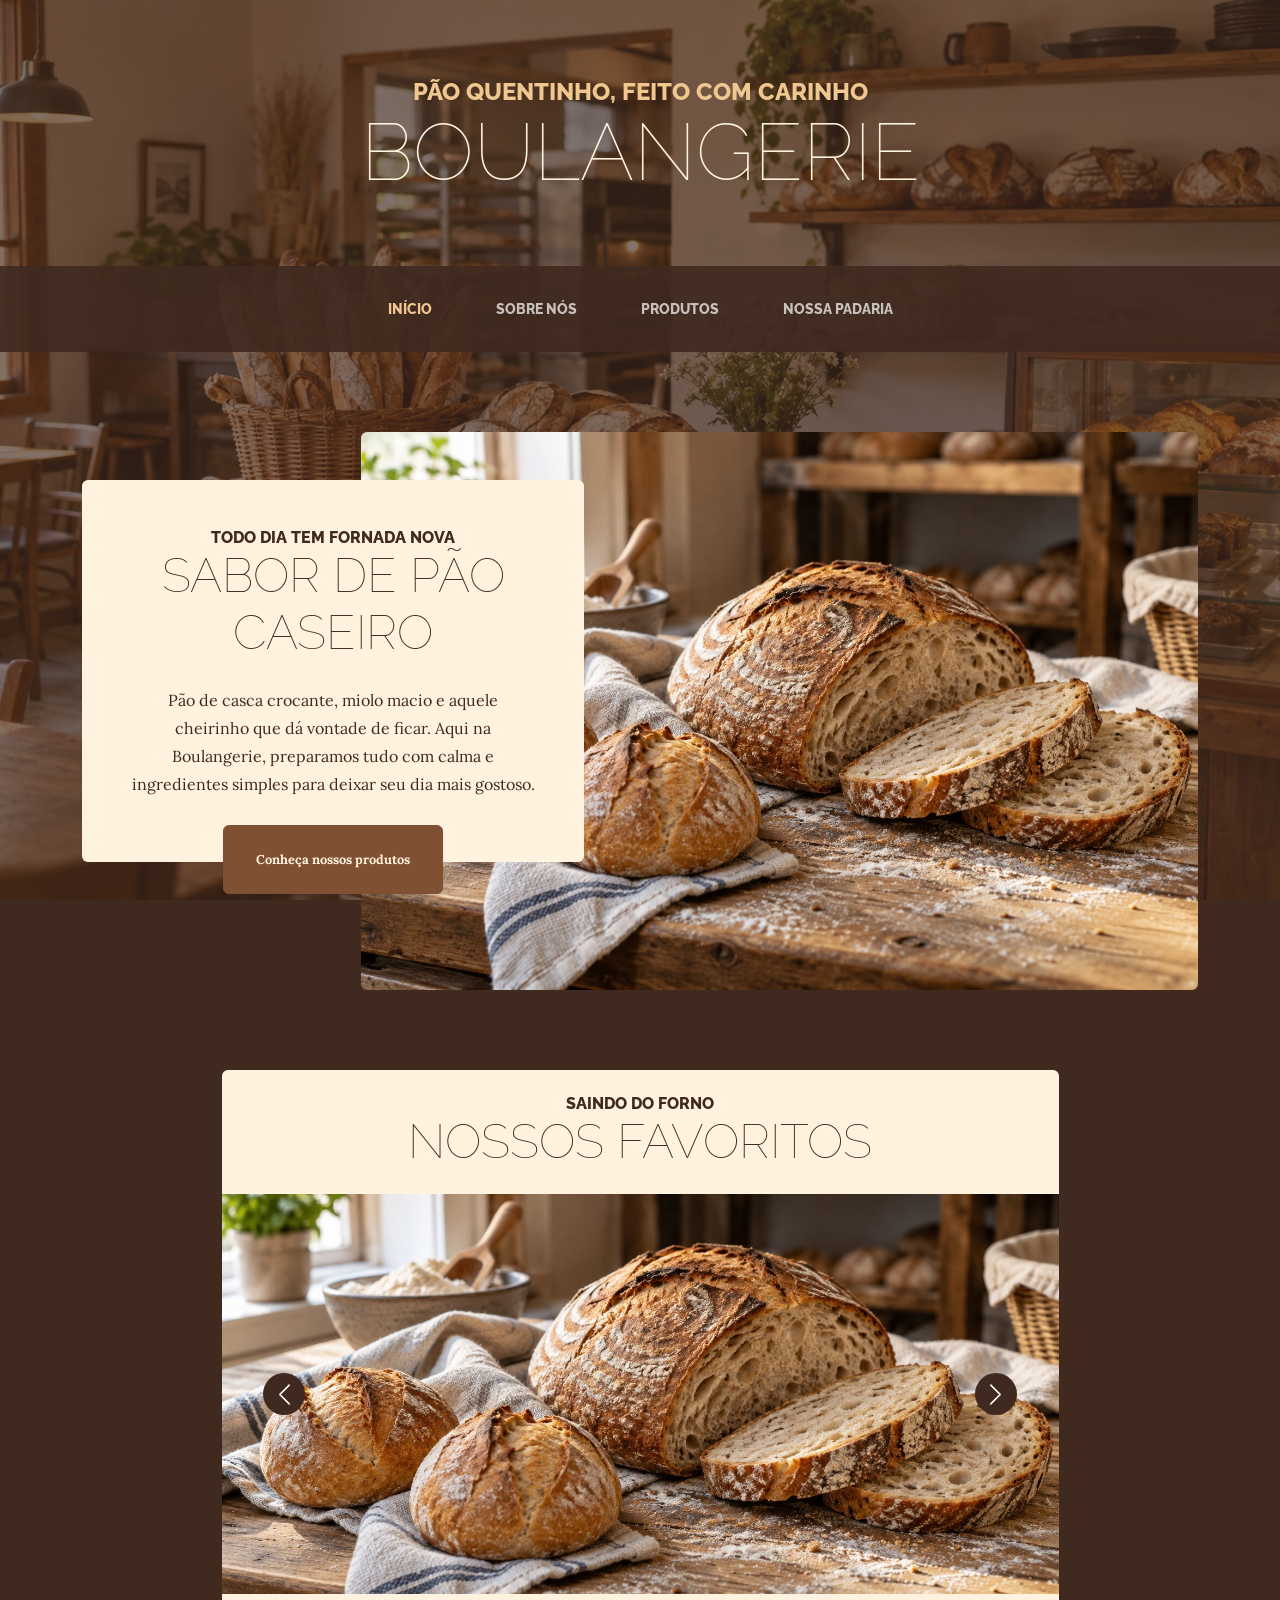
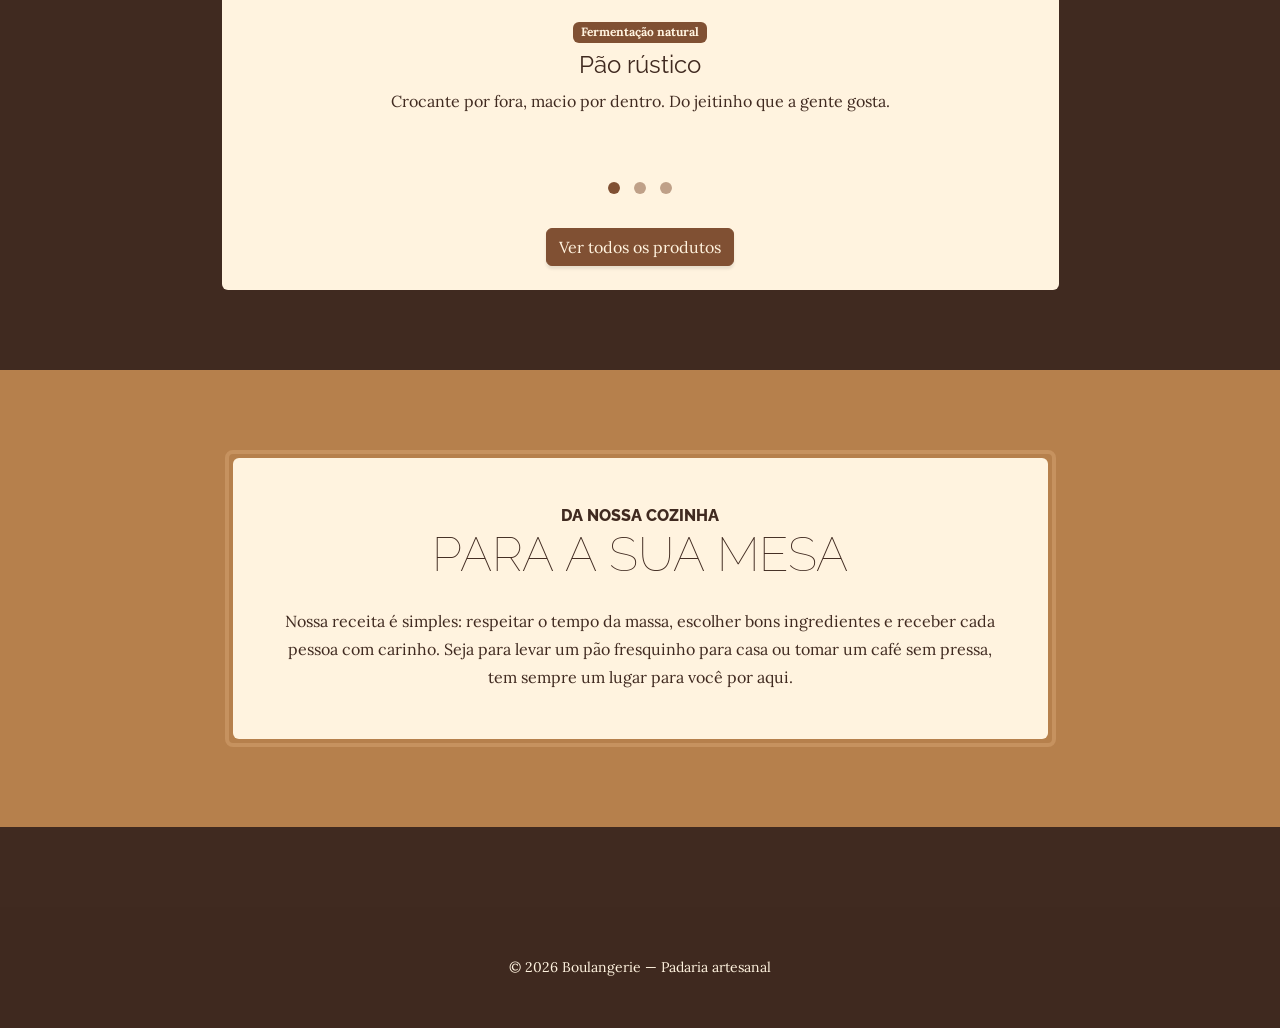
==== index.html @ 0efe3119 "Add files via upload" ====
<!DOCTYPE html>
<html lang="pt-BR">
    <head>
        <meta charset="utf-8" />
        <meta name="viewport" content="width=device-width, initial-scale=1, shrink-to-fit=no" />
        <meta name="description" content="Pães artesanais, croissants e bolos caseiros feitos com carinho na Boulangerie." />
        <title>Início | Boulangerie - Padaria artesanal</title>
        <link rel="icon" type="image/svg+xml" href="assets/favicon.svg" />
        <link href="css/fonts.css" rel="stylesheet" />
        <link href="css/styles.css" rel="stylesheet" />
    </head>
    <body>
        <a class="visually-hidden-focusable p-3 bg-faded d-inline-block" href="#conteudo">Pular para o conteúdo</a>
        <header>
            <h1 class="site-heading text-center text-faded d-none d-lg-block">
                <span class="site-heading-upper text-primary mb-3">Pão quentinho, feito com carinho</span>
                <span class="site-heading-lower">Boulangerie</span>
            </h1>
        </header>
        <nav class="navbar navbar-expand-lg navbar-dark py-lg-4" id="mainNav">
            <div class="container">
                <a class="navbar-brand text-uppercase fw-bold d-lg-none" href="index.html">Boulangerie</a>
                <button class="navbar-toggler" type="button" data-bs-toggle="collapse" data-bs-target="#navbarSupportedContent" aria-controls="navbarSupportedContent" aria-expanded="false" aria-label="Abrir ou fechar menu"><span class="navbar-toggler-icon"></span></button>
                <div class="collapse navbar-collapse" id="navbarSupportedContent">
                    <ul class="navbar-nav mx-auto">
                        <li class="nav-item px-lg-4 active"><a class="nav-link text-uppercase" href="index.html" aria-current="page">Início</a></li>
                        <li class="nav-item px-lg-4"><a class="nav-link text-uppercase" href="about.html">Sobre nós</a></li>
                        <li class="nav-item px-lg-4"><a class="nav-link text-uppercase" href="products.html">Produtos</a></li>
                        <li class="nav-item px-lg-4"><a class="nav-link text-uppercase" href="store.html">Nossa padaria</a></li>
                    </ul>
                </div>
            </div>
        </nav>
        <main id="conteudo">
        <section class="page-section clearfix">
            <div class="container">
                <div class="intro">
                    <img class="intro-img img-fluid mb-2 mb-lg-0 rounded" src="assets/img/intro.jpg" alt="Pão rústico fatiado e pãezinhos artesanais sobre uma bancada de madeira" width="1536" height="1024" />
                    <div class="intro-text left-0 text-center bg-faded p-5 rounded">
                        <h2 class="section-heading mb-4">
                            <span class="section-heading-upper">Todo dia tem fornada nova</span>
                            <span class="section-heading-lower">Sabor de pão caseiro</span>
                        </h2>
                        <p class="mb-3">Pão de casca crocante, miolo macio e aquele cheirinho que dá vontade de ficar. Aqui na Boulangerie, preparamos tudo com calma e ingredientes simples para deixar seu dia mais gostoso.</p>
                        <div class="intro-button mx-auto"><a class="btn btn-primary btn-xl" href="products.html">Conheça nossos produtos</a></div>
                    </div>
                </div>
            </div>
        </section>
        <section class="page-section" aria-labelledby="titulo-favoritos">
            <div class="container">
                <div class="col-xl-9 mx-auto bg-faded rounded overflow-hidden">
                    <h2 class="section-heading text-center p-4 mb-0" id="titulo-favoritos">
                        <span class="section-heading-upper">Saindo do forno</span>
                        <span class="section-heading-lower">Nossos favoritos</span>
                    </h2>
                    <div id="carrosselPadaria" class="carousel slide" data-bs-interval="false" role="region" aria-roledescription="carrossel" aria-label="Produtos favoritos">
                        <div class="carousel-inner" aria-live="polite">
                            <div class="carousel-item active" role="group" aria-roledescription="slide" aria-label="1 de 3">
                                <img src="assets/img/products-01.jpg" class="d-block w-100 foto-carrossel" alt="Pão de fermentação natural com fatias sobre uma tábua" width="1536" height="1024" loading="lazy" />
                                <div class="legenda-carrossel text-center p-4">
                                    <span class="badge bg-primary mb-2">Fermentação natural</span>
                                    <h3 class="h4">Pão rústico</h3>
                                    <p class="mb-0">Crocante por fora, macio por dentro. Do jeitinho que a gente gosta.</p>
                                </div>
                            </div>
                            <div class="carousel-item" role="group" aria-roledescription="slide" aria-label="2 de 3">
                                <img src="assets/img/products-02.jpg" class="d-block w-100 foto-carrossel" alt="Croissants dourados em uma bandeja de madeira" width="1536" height="1024" loading="lazy" />
                                <div class="legenda-carrossel text-center p-4">
                                    <span class="badge bg-primary mb-2">Feito aqui</span>
                                    <h3 class="h4">Croissant de manteiga</h3>
                                    <p class="mb-0">Massa leve e várias camadas para acompanhar o seu café.</p>
                                </div>
                            </div>
                            <div class="carousel-item" role="group" aria-roledescription="slide" aria-label="3 de 3">
                                <img src="assets/img/products-03.jpg" class="d-block w-100 foto-carrossel" alt="Bolo caseiro de laranja com uma fatia e uma xícara de café" width="1536" height="1024" loading="lazy" />
                                <div class="legenda-carrossel text-center p-4">
                                    <span class="badge bg-primary mb-2">Receita da casa</span>
                                    <h3 class="h4">Bolo de laranja</h3>
                                    <p class="mb-0">Uma fatia fofinha e um café passado na hora. Combinação perfeita!</p>
                                </div>
                            </div>
                        </div>
                        <button class="carousel-control-prev" type="button" data-bs-target="#carrosselPadaria" data-bs-slide="prev">
                            <span class="carousel-control-prev-icon" aria-hidden="true"></span>
                            <span class="visually-hidden">Produto anterior</span>
                        </button>
                        <button class="carousel-control-next" type="button" data-bs-target="#carrosselPadaria" data-bs-slide="next">
                            <span class="carousel-control-next-icon" aria-hidden="true"></span>
                            <span class="visually-hidden">Próximo produto</span>
                        </button>
                        <div class="carousel-indicators">
                            <button type="button" data-bs-target="#carrosselPadaria" data-bs-slide-to="0" class="active" aria-current="true" aria-label="Mostrar pão rústico"></button>
                            <button type="button" data-bs-target="#carrosselPadaria" data-bs-slide-to="1" aria-label="Mostrar croissant"></button>
                            <button type="button" data-bs-target="#carrosselPadaria" data-bs-slide-to="2" aria-label="Mostrar bolo de laranja"></button>
                        </div>
                    </div>
                    <div class="text-center pb-4"><a class="btn btn-primary" href="products.html">Ver todos os produtos</a></div>
                </div>
            </div>
        </section>
        <section class="page-section cta">
            <div class="container">
                <div class="row">
                    <div class="col-xl-9 mx-auto">
                        <div class="cta-inner bg-faded text-center rounded">
                            <h2 class="section-heading mb-4">
                                <span class="section-heading-upper">Da nossa cozinha</span>
                                <span class="section-heading-lower">Para a sua mesa</span>
                            </h2>
                            <p class="mb-0">Nossa receita é simples: respeitar o tempo da massa, escolher bons ingredientes e receber cada pessoa com carinho. Seja para levar um pão fresquinho para casa ou tomar um café sem pressa, tem sempre um lugar para você por aqui.</p>
                        </div>
                    </div>
                </div>
            </div>
        </section>
        </main>
        <footer class="footer text-faded text-center py-5">
            <div class="container"><p class="m-0 small">&copy; 2026 Boulangerie — Padaria artesanal</p></div>
        </footer>
        <script src="js/bootstrap.bundle.min.js"></script>
        <script src="js/scripts.js"></script>
    </body>
</html>
---- css/fonts.css ----
@font-face {
  font-family: 'Lora';
  font-style: italic;
  font-weight: 400;
  font-display: swap;
  src: url(../assets/fonts/fonte-01.woff2) format('woff2');
  unicode-range: U+0000-00FF, U+0131, U+0152-0153, U+02BB-02BC, U+02C6, U+02DA, U+02DC, U+0304, U+0308, U+0329, U+2000-206F, U+20AC, U+2122, U+2191, U+2193, U+2212, U+2215, U+FEFF, U+FFFD;
}

@font-face {
  font-family: 'Lora';
  font-style: normal;
  font-weight: 400;
  font-display: swap;
  src: url(../assets/fonts/fonte-02.woff2) format('woff2');
  unicode-range: U+0000-00FF, U+0131, U+0152-0153, U+02BB-02BC, U+02C6, U+02DA, U+02DC, U+0304, U+0308, U+0329, U+2000-206F, U+20AC, U+2122, U+2191, U+2193, U+2212, U+2215, U+FEFF, U+FFFD;
}

@font-face {
  font-family: 'Lora';
  font-style: normal;
  font-weight: 700;
  font-display: swap;
  src: url(../assets/fonts/fonte-02.woff2) format('woff2');
  unicode-range: U+0000-00FF, U+0131, U+0152-0153, U+02BB-02BC, U+02C6, U+02DA, U+02DC, U+0304, U+0308, U+0329, U+2000-206F, U+20AC, U+2122, U+2191, U+2193, U+2212, U+2215, U+FEFF, U+FFFD;
}

@font-face {
  font-family: 'Raleway';
  font-style: normal;
  font-weight: 100;
  font-display: swap;
  src: url(../assets/fonts/fonte-03.woff2) format('woff2');
  unicode-range: U+0000-00FF, U+0131, U+0152-0153, U+02BB-02BC, U+02C6, U+02DA, U+02DC, U+0304, U+0308, U+0329, U+2000-206F, U+20AC, U+2122, U+2191, U+2193, U+2212, U+2215, U+FEFF, U+FFFD;
}

@font-face {
  font-family: 'Raleway';
  font-style: normal;
  font-weight: 400;
  font-display: swap;
  src: url(../assets/fonts/fonte-03.woff2) format('woff2');
  unicode-range: U+0000-00FF, U+0131, U+0152-0153, U+02BB-02BC, U+02C6, U+02DA, U+02DC, U+0304, U+0308, U+0329, U+2000-206F, U+20AC, U+2122, U+2191, U+2193, U+2212, U+2215, U+FEFF, U+FFFD;
}

@font-face {
  font-family: 'Raleway';
  font-style: normal;
  font-weight: 700;
  font-display: swap;
  src: url(../assets/fonts/fonte-03.woff2) format('woff2');
  unicode-range: U+0000-00FF, U+0131, U+0152-0153, U+02BB-02BC, U+02C6, U+02DA, U+02DC, U+0304, U+0308, U+0329, U+2000-206F, U+20AC, U+2122, U+2191, U+2193, U+2212, U+2215, U+FEFF, U+FFFD;
}

@font-face {
  font-family: 'Raleway';
  font-style: normal;
  font-weight: 800;
  font-display: swap;
  src: url(../assets/fonts/fonte-03.woff2) format('woff2');
  unicode-range: U+0000-00FF, U+0131, U+0152-0153, U+02BB-02BC, U+02C6, U+02DA, U+02DC, U+0304, U+0308, U+0329, U+2000-206F, U+20AC, U+2122, U+2191, U+2193, U+2212, U+2215, U+FEFF, U+FFFD;
}
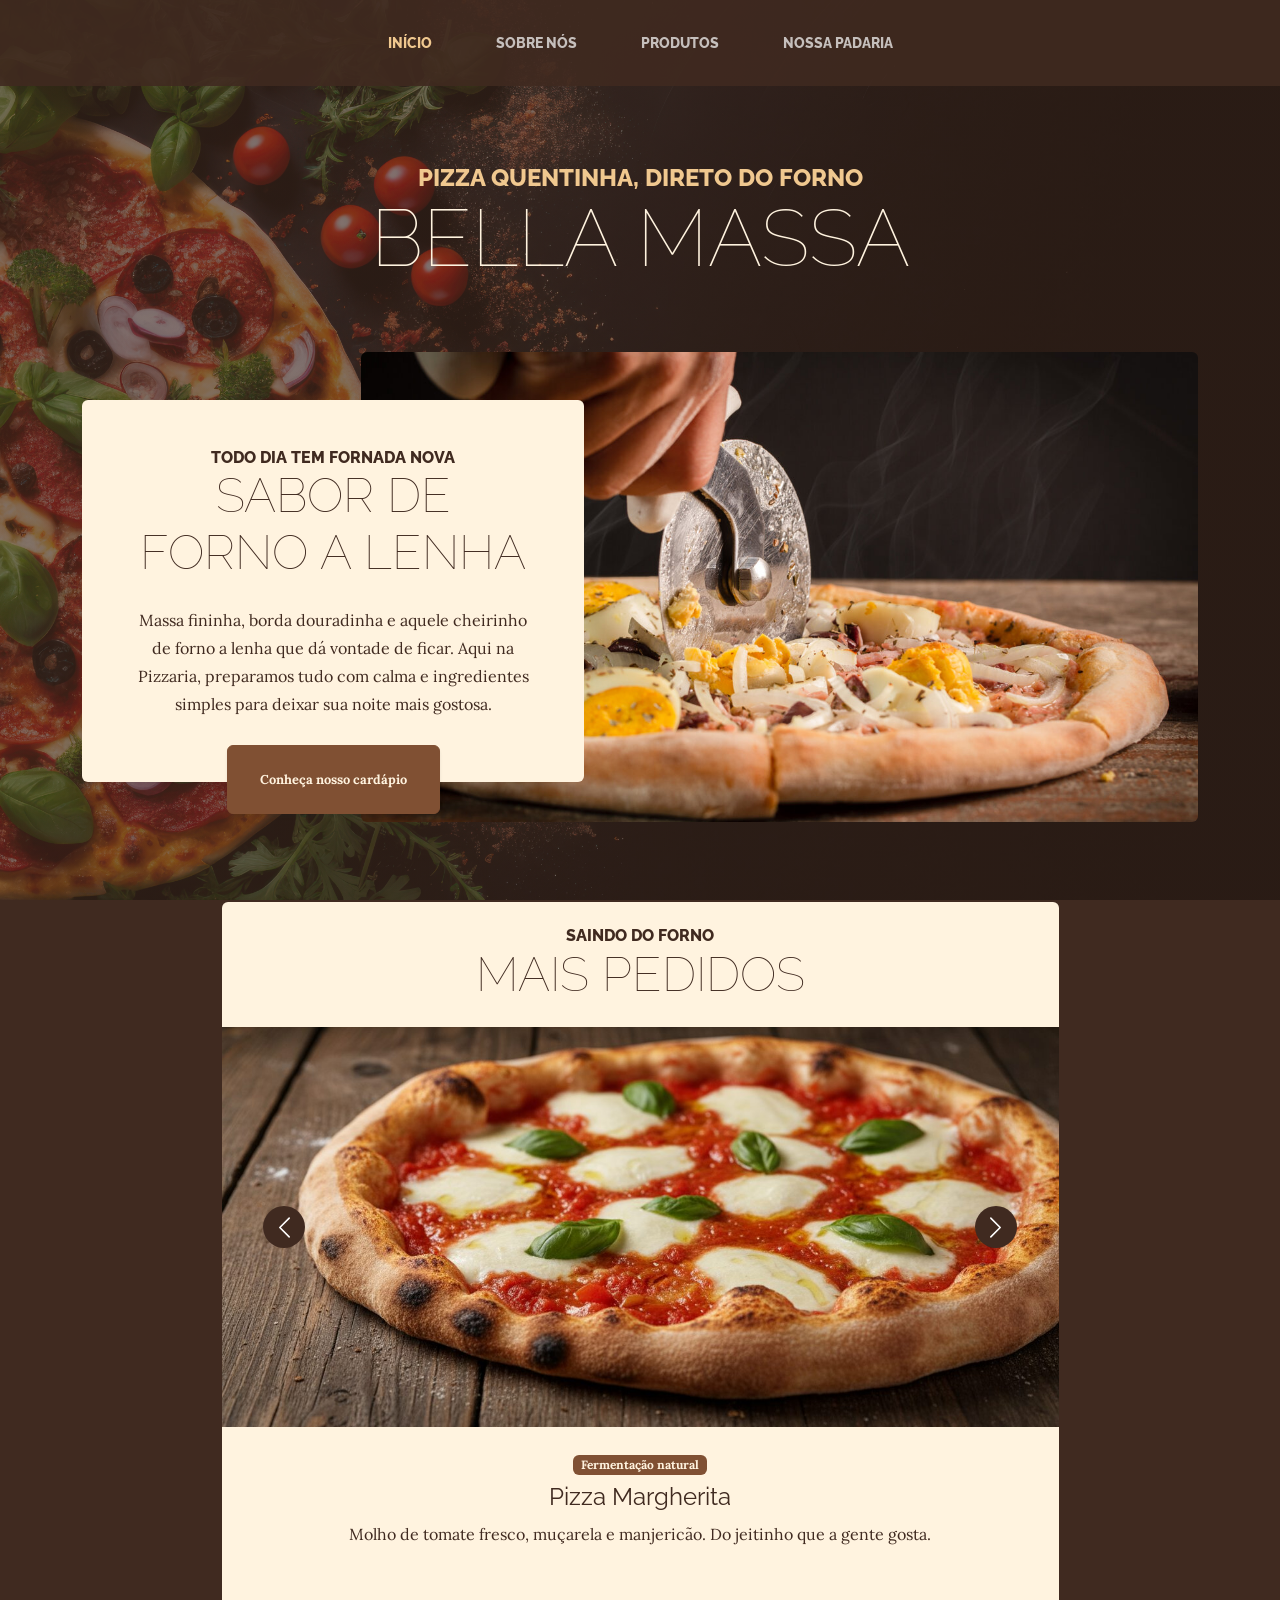
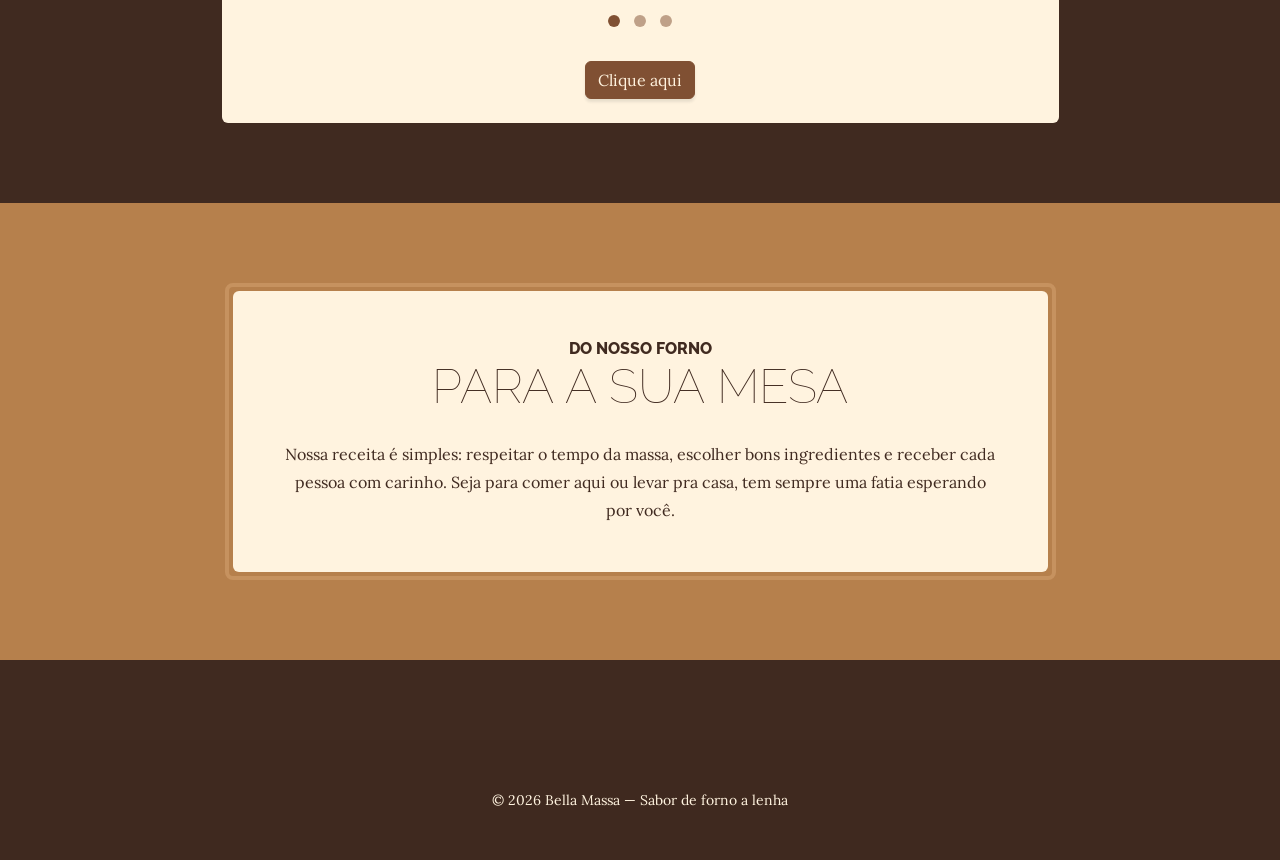
==== commit 6b1ad9dc: "Add files via upload" ====
--- a/index.html
+++ b/index.html
@@ -1,124 +1,166 @@
+<!DOCTYPE html>
+<html lang="pt-BR" role="main">
 <!DOCTYPE html>
 <html lang="pt-BR">
-    <head>
-        <meta charset="utf-8" />
-        <meta name="viewport" content="width=device-width, initial-scale=1, shrink-to-fit=no" />
-        <meta name="description" content="Pães artesanais, croissants e bolos caseiros feitos com carinho na Boulangerie." />
-        <title>Início | Boulangerie - Padaria artesanal</title>
-        <link rel="icon" type="image/svg+xml" href="assets/favicon.svg" />
-        <link href="css/fonts.css" rel="stylesheet" />
-        <link href="css/styles.css" rel="stylesheet" />
-    </head>
+
+<head>
+    <meta charset="UTF-8">
+    <meta name="viewport" content="width=device-width, initial-scale=1.0">
+    <title>Bella Massa | Pizzaria Artesanal</title>
+    <meta name="description"
+        content="Conheça a Bella Massa, pizzaria artesanal com pizzas, calzones e sabores preparados com ingredientes selecionados.">
+    <link rel="icon" type="image/svg+xml" href="assets/favicon.svg">
+    <link rel="stylesheet" href="css/fonts.css">
+    <link rel="stylesheet" href="css/styles.css">
+</head>
+
+<body>
+
     <body>
         <a class="visually-hidden-focusable p-3 bg-faded d-inline-block" href="#conteudo">Pular para o conteúdo</a>
-        <header>
-            <h1 class="site-heading text-center text-faded d-none d-lg-block">
-                <span class="site-heading-upper text-primary mb-3">Pão quentinho, feito com carinho</span>
-                <span class="site-heading-lower">Boulangerie</span>
-            </h1>
-        </header>
         <nav class="navbar navbar-expand-lg navbar-dark py-lg-4" id="mainNav">
             <div class="container">
-                <a class="navbar-brand text-uppercase fw-bold d-lg-none" href="index.html">Boulangerie</a>
-                <button class="navbar-toggler" type="button" data-bs-toggle="collapse" data-bs-target="#navbarSupportedContent" aria-controls="navbarSupportedContent" aria-expanded="false" aria-label="Abrir ou fechar menu"><span class="navbar-toggler-icon"></span></button>
+                <a class="navbar-brand text-uppercase fw-bold d-lg-none" href="index.html">Bella Massa</a>
+                <button class="navbar-toggler" type="button" data-bs-toggle="collapse"
+                    data-bs-target="#navbarSupportedContent" aria-controls="navbarSupportedContent"
+                    aria-expanded="false" aria-label="Abrir ou fechar menu"><span
+                        class="navbar-toggler-icon"></span></button>
                 <div class="collapse navbar-collapse" id="navbarSupportedContent">
                     <ul class="navbar-nav mx-auto">
-                        <li class="nav-item px-lg-4 active"><a class="nav-link text-uppercase" href="index.html" aria-current="page">Início</a></li>
-                        <li class="nav-item px-lg-4"><a class="nav-link text-uppercase" href="about.html">Sobre nós</a></li>
-                        <li class="nav-item px-lg-4"><a class="nav-link text-uppercase" href="products.html">Produtos</a></li>
-                        <li class="nav-item px-lg-4"><a class="nav-link text-uppercase" href="store.html">Nossa padaria</a></li>
+                        <li class="nav-item px-lg-4 active"><a class="nav-link text-uppercase" href="index.html"
+                                aria-current="page">Início</a></li>
+                        <li class="nav-item px-lg-4"><a class="nav-link text-uppercase" href="about.html">Sobre nós</a>
+                        </li>
+                        <li class="nav-item px-lg-4"><a class="nav-link text-uppercase"
+                                href="products.html">Produtos</a></li>
+                        <li class="nav-item px-lg-4"><a class="nav-link text-uppercase" href="store.html">Nossa
+                                padaria</a></li>
                     </ul>
                 </div>
             </div>
         </nav>
-        <main id="conteudo">
-        <section class="page-section clearfix">
-            <div class="container">
-                <div class="intro">
-                    <img class="intro-img img-fluid mb-2 mb-lg-0 rounded" src="assets/img/intro.jpg" alt="Pão rústico fatiado e pãezinhos artesanais sobre uma bancada de madeira" width="1536" height="1024" />
-                    <div class="intro-text left-0 text-center bg-faded p-5 rounded">
-                        <h2 class="section-heading mb-4">
-                            <span class="section-heading-upper">Todo dia tem fornada nova</span>
-                            <span class="section-heading-lower">Sabor de pão caseiro</span>
-                        </h2>
-                        <p class="mb-3">Pão de casca crocante, miolo macio e aquele cheirinho que dá vontade de ficar. Aqui na Boulangerie, preparamos tudo com calma e ingredientes simples para deixar seu dia mais gostoso.</p>
-                        <div class="intro-button mx-auto"><a class="btn btn-primary btn-xl" href="products.html">Conheça nossos produtos</a></div>
-                    </div>
-                </div>
-            </div>
-        </section>
-        <section class="page-section" aria-labelledby="titulo-favoritos">
-            <div class="container">
-                <div class="col-xl-9 mx-auto bg-faded rounded overflow-hidden">
-                    <h2 class="section-heading text-center p-4 mb-0" id="titulo-favoritos">
-                        <span class="section-heading-upper">Saindo do forno</span>
-                        <span class="section-heading-lower">Nossos favoritos</span>
-                    </h2>
-                    <div id="carrosselPadaria" class="carousel slide" data-bs-interval="false" role="region" aria-roledescription="carrossel" aria-label="Produtos favoritos">
-                        <div class="carousel-inner" aria-live="polite">
-                            <div class="carousel-item active" role="group" aria-roledescription="slide" aria-label="1 de 3">
-                                <img src="assets/img/products-01.jpg" class="d-block w-100 foto-carrossel" alt="Pão de fermentação natural com fatias sobre uma tábua" width="1536" height="1024" loading="lazy" />
-                                <div class="legenda-carrossel text-center p-4">
-                                    <span class="badge bg-primary mb-2">Fermentação natural</span>
-                                    <h3 class="h4">Pão rústico</h3>
-                                    <p class="mb-0">Crocante por fora, macio por dentro. Do jeitinho que a gente gosta.</p>
-                                </div>
-                            </div>
-                            <div class="carousel-item" role="group" aria-roledescription="slide" aria-label="2 de 3">
-                                <img src="assets/img/products-02.jpg" class="d-block w-100 foto-carrossel" alt="Croissants dourados em uma bandeja de madeira" width="1536" height="1024" loading="lazy" />
-                                <div class="legenda-carrossel text-center p-4">
-                                    <span class="badge bg-primary mb-2">Feito aqui</span>
-                                    <h3 class="h4">Croissant de manteiga</h3>
-                                    <p class="mb-0">Massa leve e várias camadas para acompanhar o seu café.</p>
-                                </div>
-                            </div>
-                            <div class="carousel-item" role="group" aria-roledescription="slide" aria-label="3 de 3">
-                                <img src="assets/img/products-03.jpg" class="d-block w-100 foto-carrossel" alt="Bolo caseiro de laranja com uma fatia e uma xícara de café" width="1536" height="1024" loading="lazy" />
-                                <div class="legenda-carrossel text-center p-4">
-                                    <span class="badge bg-primary mb-2">Receita da casa</span>
-                                    <h3 class="h4">Bolo de laranja</h3>
-                                    <p class="mb-0">Uma fatia fofinha e um café passado na hora. Combinação perfeita!</p>
-                                </div>
-                            </div>
-                        </div>
-                        <button class="carousel-control-prev" type="button" data-bs-target="#carrosselPadaria" data-bs-slide="prev">
-                            <span class="carousel-control-prev-icon" aria-hidden="true"></span>
-                            <span class="visually-hidden">Produto anterior</span>
-                        </button>
-                        <button class="carousel-control-next" type="button" data-bs-target="#carrosselPadaria" data-bs-slide="next">
-                            <span class="carousel-control-next-icon" aria-hidden="true"></span>
-                            <span class="visually-hidden">Próximo produto</span>
-                        </button>
-                        <div class="carousel-indicators">
-                            <button type="button" data-bs-target="#carrosselPadaria" data-bs-slide-to="0" class="active" aria-current="true" aria-label="Mostrar pão rústico"></button>
-                            <button type="button" data-bs-target="#carrosselPadaria" data-bs-slide-to="1" aria-label="Mostrar croissant"></button>
-                            <button type="button" data-bs-target="#carrosselPadaria" data-bs-slide-to="2" aria-label="Mostrar bolo de laranja"></button>
-                        </div>
-                    </div>
-                    <div class="text-center pb-4"><a class="btn btn-primary" href="products.html">Ver todos os produtos</a></div>
-                </div>
-            </div>
-        </section>
-        <section class="page-section cta">
-            <div class="container">
-                <div class="row">
-                    <div class="col-xl-9 mx-auto">
-                        <div class="cta-inner bg-faded text-center rounded">
-                            <h2 class="section-heading mb-4">
-                                <span class="section-heading-upper">Da nossa cozinha</span>
-                                <span class="section-heading-lower">Para a sua mesa</span>
-                            </h2>
-                            <p class="mb-0">Nossa receita é simples: respeitar o tempo da massa, escolher bons ingredientes e receber cada pessoa com carinho. Seja para levar um pão fresquinho para casa ou tomar um café sem pressa, tem sempre um lugar para você por aqui.</p>
+        <div>
+            <h1 class="site-heading text-center text-faded d-none d-lg-block">
+                <span class="site-heading-upper text-primary mb-3">Pizza quentinha, direto do forno</span>
+                <span class="site-heading-lower">Bella Massa</span>
+            </h1>
+        </div>
+        <div id="conteudo">
+            <div class="page-section clearfix">
+                <div class="container">
+                    <div class="intro">
+                        <img class="intro-img img-fluid mb-2 mb-lg-0 rounded" src="assets/img/intro.jpg"
+                            alt="Pizza artesanal recém-assada" />
+                        <div class="intro-text left-0 text-center bg-faded p-5 rounded">
+                            <h5 class="section-heading mb-4">
+                                <span class="section-heading-upper">Todo dia tem fornada nova</span>
+                                <span class="section-heading-lower">Sabor de forno a lenha</span>
+                            </h5>
+                            <p class="mb-3">Massa fininha, borda douradinha e aquele cheirinho de forno a lenha que dá
+                                vontade de ficar. Aqui na Pizzaria, preparamos tudo com calma e ingredientes simples
+                                para deixar sua noite mais gostosa.</p>
+                            <div class="intro-button mx-auto"><a class="btn btn-primary btn-xl"
+                                    href="products.html">Conheça nosso cardápio</a></div>
                         </div>
                     </div>
                 </div>
             </div>
-        </section>
-        </main>
+            <div class="page-section">
+                <div class="container">
+                    <div class="col-xl-9 mx-auto bg-faded rounded overflow-hidden">
+                        <h6 class="section-heading text-center p-4 mb-0">
+                            <span class="section-heading-upper">Saindo do forno</span>
+                            <span class="section-heading-lower">Mais Pedidos</span>
+                        </h6>
+                        <div id="carrosselPadaria" class="carousel slide" data-bs-interval="false" role="region"
+                            aria-roledescription="carrossel" aria-label="Produtos favoritos">
+                            <div class="carousel-inner" aria-live="polite">
+                                <div class="carousel-item active" role="group" aria-roledescription="slide"
+                                    aria-label="1 de 3">
+                                    <img src="assets/img/products-01.jpg" class="d-block w-100 foto-carrossel"
+                                        alt="Pão de fermentação natural com fatias sobre uma tábua" width="1536"
+                                        height="1024" loading="lazy" />
+                                    <div class="legenda-carrossel text-center p-4">
+                                        <span class="badge bg-primary mb-2">Fermentação natural</span>
+                                        <h3 class="h4">Pizza Margherita</h3>
+                                        <p class="mb-0">Molho de tomate fresco, muçarela e manjericão. Do jeitinho que a
+                                            gente gosta.</p>
+                                    </div>
+                                </div>
+                                <div class="carousel-item" role="group" aria-roledescription="slide"
+                                    aria-label="2 de 3">
+                                    <img src="assets/img/products-02.jpg" class="d-block w-100 foto-carrossel"
+                                        alt="Croissants dourados em uma bandeja de madeira" width="1536" height="1024"
+                                        loading="lazy" />
+                                    <div class="legenda-carrossel text-center p-4">
+                                        <span class="badge bg-primary mb-2">Feito aqui</span>
+                                        <h3 class="h4">Calzone recheado</h3>
+                                        <p class="mb-0">Massa dobrada e recheada, assada até ficar bem crocante por
+                                            fora.</p>
+                                    </div>
+                                </div>
+                                <div class="carousel-item" role="group" aria-roledescription="slide"
+                                    aria-label="3 de 3">
+                                    <img src="assets/img/products-03.jpg" class="d-block w-100 foto-carrossel"
+                                        alt="Bolo caseiro de laranja com uma fatia e uma xícara de café" width="1536"
+                                        height="1024" loading="lazy" />
+                                    <div class="legenda-carrossel text-center p-4">
+                                        <span class="badge bg-primary mb-2">Receita da casa</span>
+                                        <h3 class="h4">Pizza doce de banana</h3>
+                                        <p class="mb-0">Banana, canela e um toque de doce de leite. Combinação perfeita!
+                                        </p>
+                                    </div>
+                                </div>
+                            </div>
+                            <button class="carousel-control-prev" type="button" data-bs-target="#carrosselPadaria"
+                                data-bs-slide="prev">
+                                <span class="carousel-control-prev-icon" aria-hidden="true"></span>
+                                <span class="visually-hidden">Produto anterior</span>
+                            </button>
+                            <button class="carousel-control-next" type="button" data-bs-target="#carrosselPadaria"
+                                data-bs-slide="next">
+                                <span class="carousel-control-next-icon" aria-hidden="true"></span>
+                                <span class="visually-hidden">Próximo produto</span>
+                            </button>
+                            <div class="carousel-indicators">
+                                <button type="button" data-bs-target="#carrosselPadaria" data-bs-slide-to="0"
+                                    class="active" aria-current="true" aria-label="Mostrar pão rústico"></button>
+                                <button type="button" data-bs-target="#carrosselPadaria" data-bs-slide-to="1"
+                                    aria-label="Mostrar croissant"></button>
+                                <button type="button" data-bs-target="#carrosselPadaria" data-bs-slide-to="2"
+                                    aria-label="Mostrar bolo de laranja"></button>
+                            </div>
+                        </div>
+                        <div class="text-center pb-4"><a class="btn btn-primary" href="products.html">Clique aqui</a>
+                        </div>
+                    </div>
+                </div>
+            </div>
+            <div class="page-section cta">
+                <div class="container">
+                    <div class="row">
+                        <div class="col-xl-9 mx-auto">
+                            <div class="cta-inner bg-faded text-center rounded">
+                                <h2 class="section-heading mb-4">
+                                    <span class="section-heading-upper">Do nosso forno</span>
+                                    <span class="section-heading-lower">Para a sua mesa</span>
+                                </h2>
+                                <p class="mb-0">Nossa receita é simples: respeitar o tempo da massa, escolher bons
+                                    ingredientes e receber cada pessoa com carinho. Seja para comer aqui ou levar pra
+                                    casa, tem sempre uma fatia esperando por você.</p>
+                            </div>
+                        </div>
+                    </div>
+                </div>
+            </div>
+        </div>
         <footer class="footer text-faded text-center py-5">
-            <div class="container"><p class="m-0 small">&copy; 2026 Boulangerie — Padaria artesanal</p></div>
+            <div class="container">
+                <p class="m-0 small">&copy; 2026 Bella Massa — Sabor de forno a lenha</p>
+            </div>
         </footer>
         <script src="js/bootstrap.bundle.min.js"></script>
         <script src="js/scripts.js"></script>
     </body>
-</html>
+
+</html>
